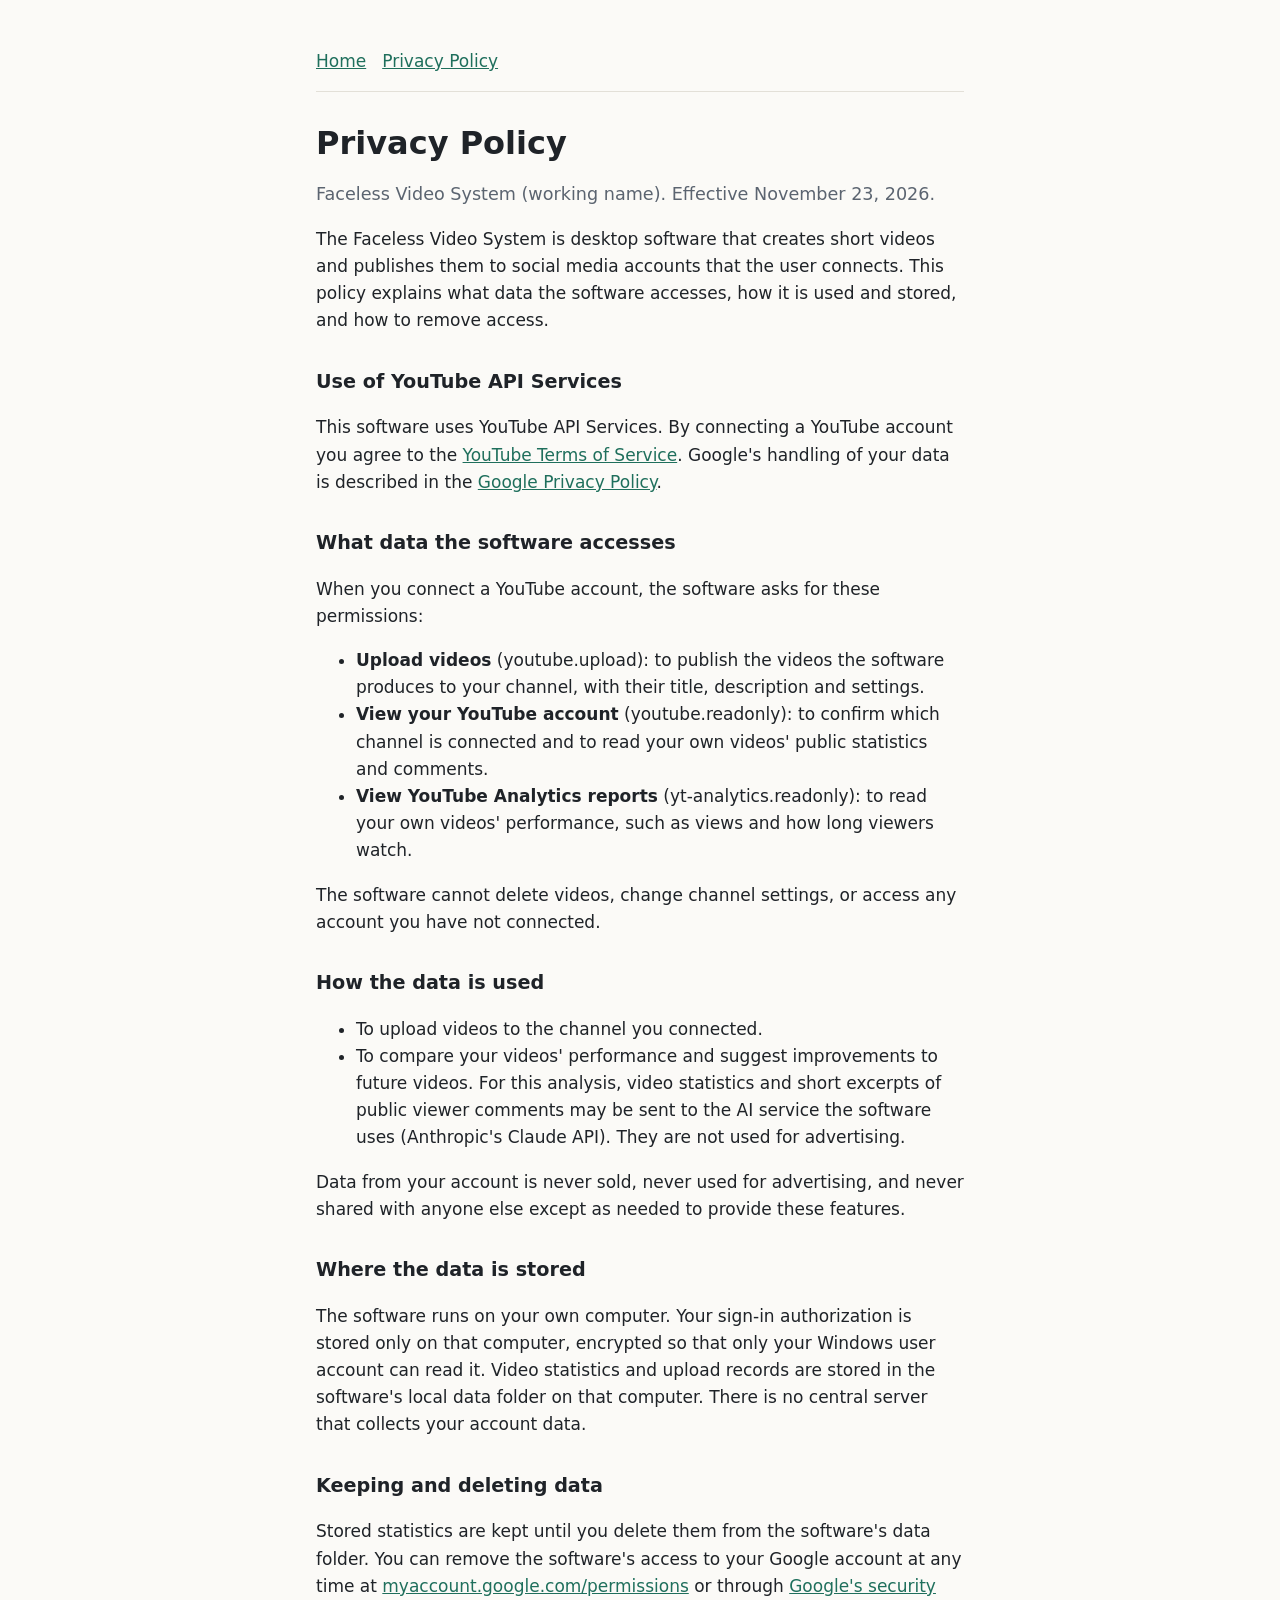
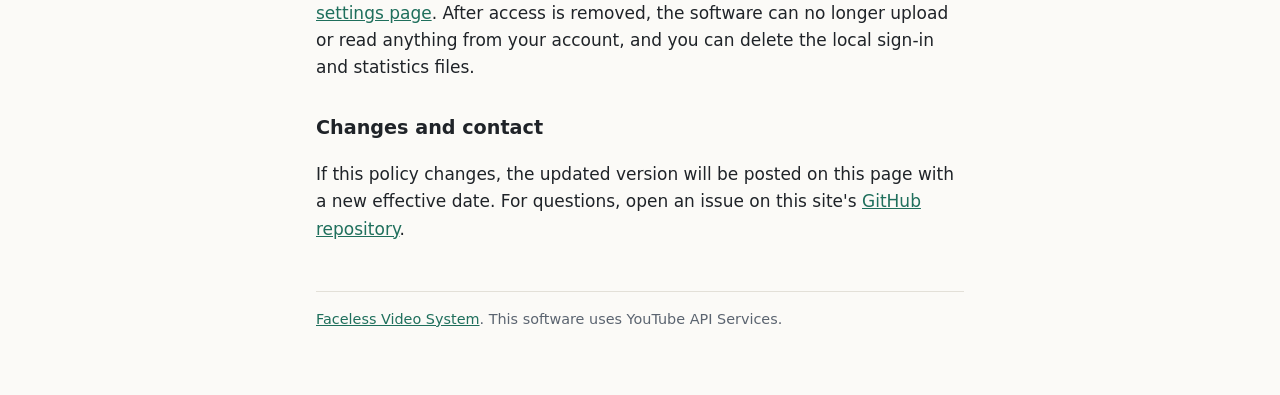
==== privacy.html @ 968eda38 "Add homepage and privacy policy pages" ====
<!doctype html>
<html lang="en">
<head>
  <meta charset="utf-8">
  <meta name="viewport" content="width=device-width, initial-scale=1">
  <title>Privacy Policy</title>
  <meta name="description" content="Privacy policy for the Faceless Video System.">
  <link rel="stylesheet" href="style.css">
</head>
<body>
<main>
  <header>
    <nav><a href="./">Home</a><a href="privacy.html">Privacy Policy</a></nav>
  </header>

  <h1>Privacy Policy</h1>
  <p class="lead">Faceless Video System (working name). Effective November 23, 2026.</p>

  <p>The Faceless Video System is desktop software that creates short videos and publishes them to social media accounts that the user connects. This policy explains what data the software accesses, how it is used and stored, and how to remove access.</p>

  <h2>Use of YouTube API Services</h2>
  <p>This software uses YouTube API Services. By connecting a YouTube account you agree to the <a href="https://www.youtube.com/t/terms">YouTube Terms of Service</a>. Google's handling of your data is described in the <a href="https://policies.google.com/privacy">Google Privacy Policy</a>.</p>

  <h2>What data the software accesses</h2>
  <p>When you connect a YouTube account, the software asks for these permissions:</p>
  <ul>
    <li><strong>Upload videos</strong> (youtube.upload): to publish the videos the software produces to your channel, with their title, description and settings.</li>
    <li><strong>View your YouTube account</strong> (youtube.readonly): to confirm which channel is connected and to read your own videos' public statistics and comments.</li>
    <li><strong>View YouTube Analytics reports</strong> (yt-analytics.readonly): to read your own videos' performance, such as views and how long viewers watch.</li>
  </ul>
  <p>The software cannot delete videos, change channel settings, or access any account you have not connected.</p>

  <h2>How the data is used</h2>
  <ul>
    <li>To upload videos to the channel you connected.</li>
    <li>To compare your videos' performance and suggest improvements to future videos. For this analysis, video statistics and short excerpts of public viewer comments may be sent to the AI service the software uses (Anthropic's Claude API). They are not used for advertising.</li>
  </ul>
  <p>Data from your account is never sold, never used for advertising, and never shared with anyone else except as needed to provide these features.</p>

  <h2>Where the data is stored</h2>
  <p>The software runs on your own computer. Your sign-in authorization is stored only on that computer, encrypted so that only your Windows user account can read it. Video statistics and upload records are stored in the software's local data folder on that computer. There is no central server that collects your account data.</p>

  <h2>Keeping and deleting data</h2>
  <p>Stored statistics are kept until you delete them from the software's data folder. You can remove the software's access to your Google account at any time at <a href="https://myaccount.google.com/permissions">myaccount.google.com/permissions</a> or through <a href="https://security.google.com/settings/security/permissions">Google's security settings page</a>. After access is removed, the software can no longer upload or read anything from your account, and you can delete the local sign-in and statistics files.</p>

  <h2>Changes and contact</h2>
  <p>If this policy changes, the updated version will be posted on this page with a new effective date. For questions, open an issue on this site's <a href="https://github.com/nickcucchi/faceless-video-system">GitHub repository</a>.</p>

  <footer>
    <a href="./">Faceless Video System</a>. This software uses YouTube API Services.
  </footer>
</main>
</body>
</html>
---- style.css ----
:root {
  --bg: #fbfaf7;
  --text: #1f2328;
  --muted: #5b6470;
  --accent: #1f6f5c;
  --line: #e3e0d8;
}
@media (prefers-color-scheme: dark) {
  :root {
    --bg: #16181b;
    --text: #e8e6e1;
    --muted: #a0a7b0;
    --accent: #6cc3a8;
    --line: #2c3035;
  }
}
* { box-sizing: border-box; }
body {
  margin: 0;
  background: var(--bg);
  color: var(--text);
  font: 17px/1.6 system-ui, -apple-system, "Segoe UI", Roboto, sans-serif;
}
main { max-width: 680px; margin: 0 auto; padding: 48px 16px 64px; }
header { border-bottom: 1px solid var(--line); margin-bottom: 32px; padding-bottom: 16px; }
nav a { margin-right: 16px; }
h1 { font-size: 2rem; line-height: 1.2; margin: 0 0 8px; }
h2 { font-size: 1.2rem; margin: 32px 0 8px; }
p, li { color: var(--text); }
.lead { color: var(--muted); font-size: 1.1rem; }
a { color: var(--accent); }
footer { border-top: 1px solid var(--line); margin-top: 48px; padding-top: 16px; color: var(--muted); font-size: 0.9rem; }
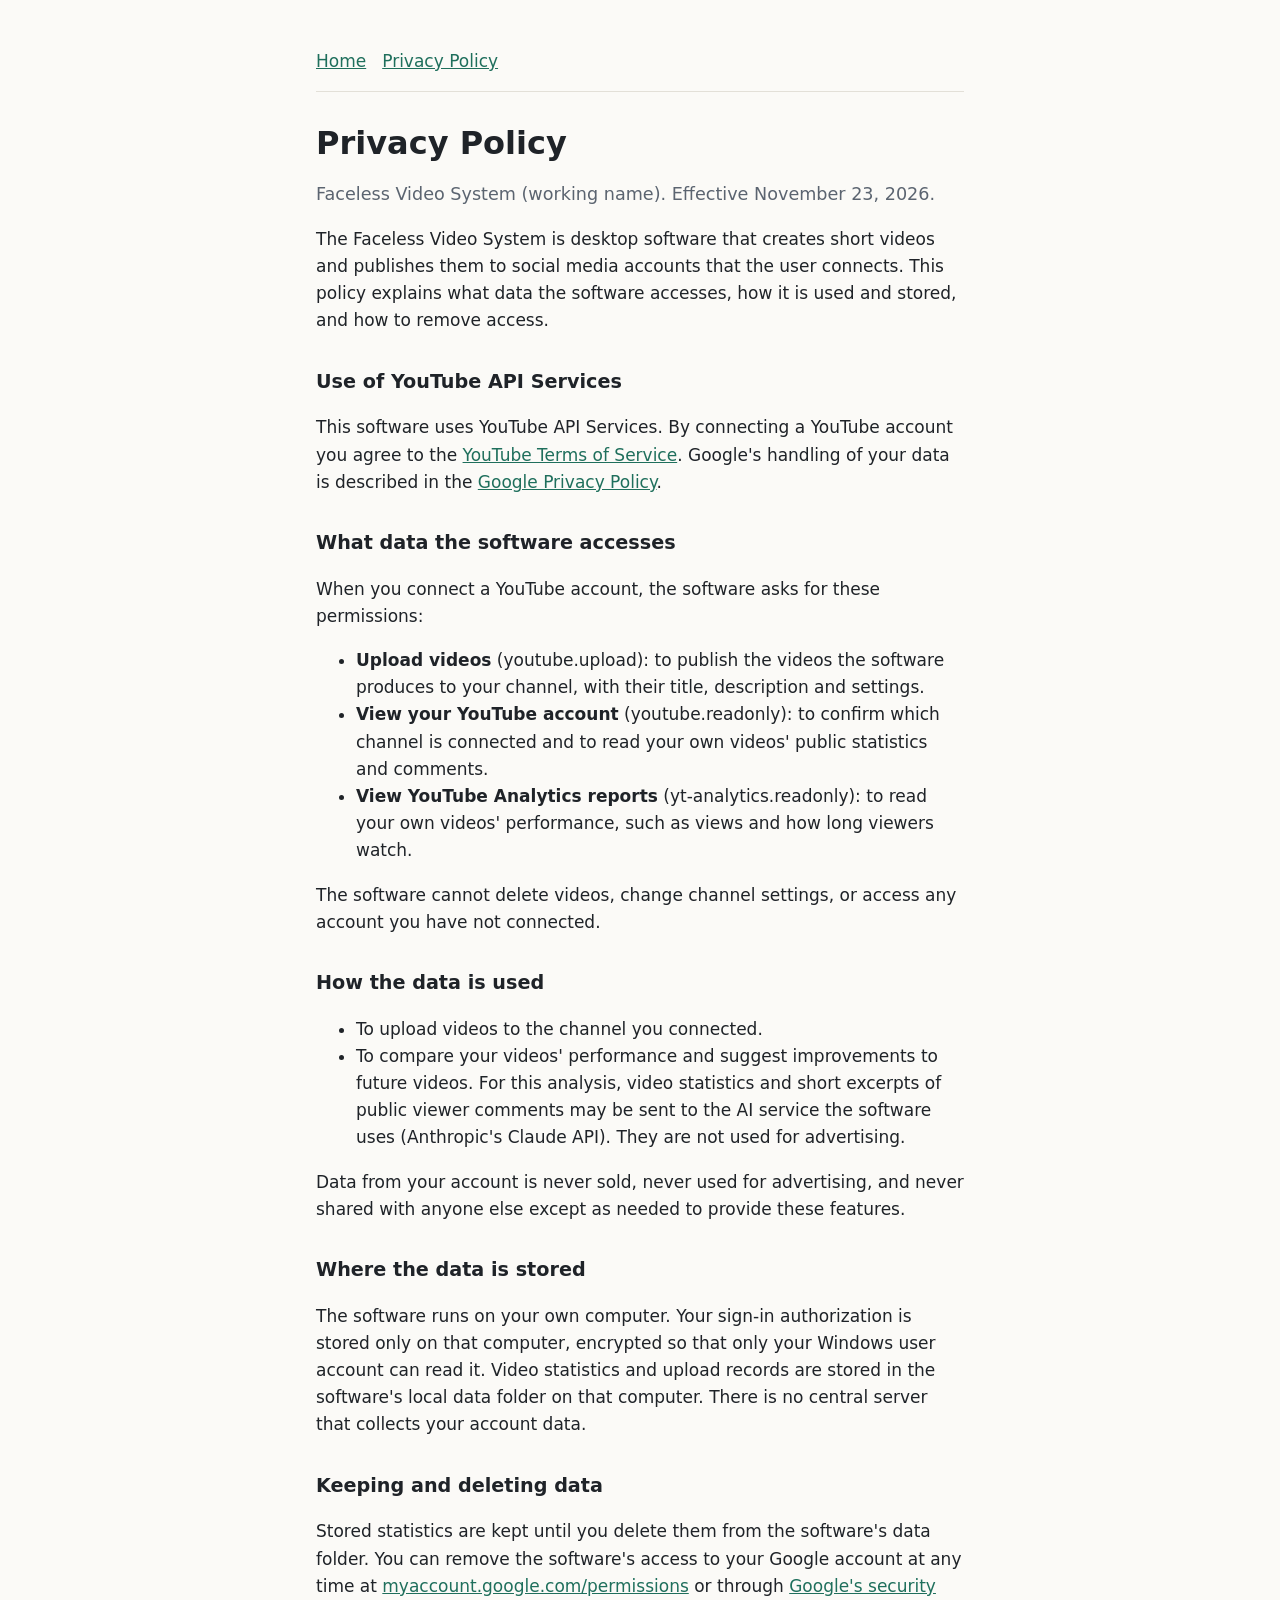
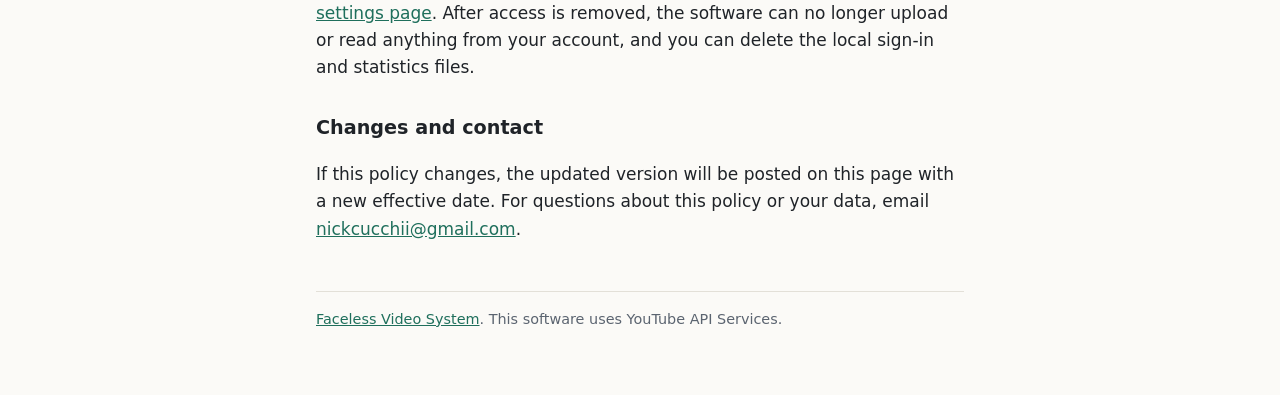
==== commit 44866ea6: "Add contact email to privacy policy" ====
--- a/privacy.html
+++ b/privacy.html
@@ -44,7 +44,7 @@
   <p>Stored statistics are kept until you delete them from the software's data folder. You can remove the software's access to your Google account at any time at <a href="https://myaccount.google.com/permissions">myaccount.google.com/permissions</a> or through <a href="https://security.google.com/settings/security/permissions">Google's security settings page</a>. After access is removed, the software can no longer upload or read anything from your account, and you can delete the local sign-in and statistics files.</p>
 
   <h2>Changes and contact</h2>
-  <p>If this policy changes, the updated version will be posted on this page with a new effective date. For questions, open an issue on this site's <a href="https://github.com/nickcucchi/faceless-video-system">GitHub repository</a>.</p>
+  <p>If this policy changes, the updated version will be posted on this page with a new effective date. For questions about this policy or your data, email <a href="mailto:nickcucchii@gmail.com">nickcucchii@gmail.com</a>.</p>
 
   <footer>
     <a href="./">Faceless Video System</a>. This software uses YouTube API Services.
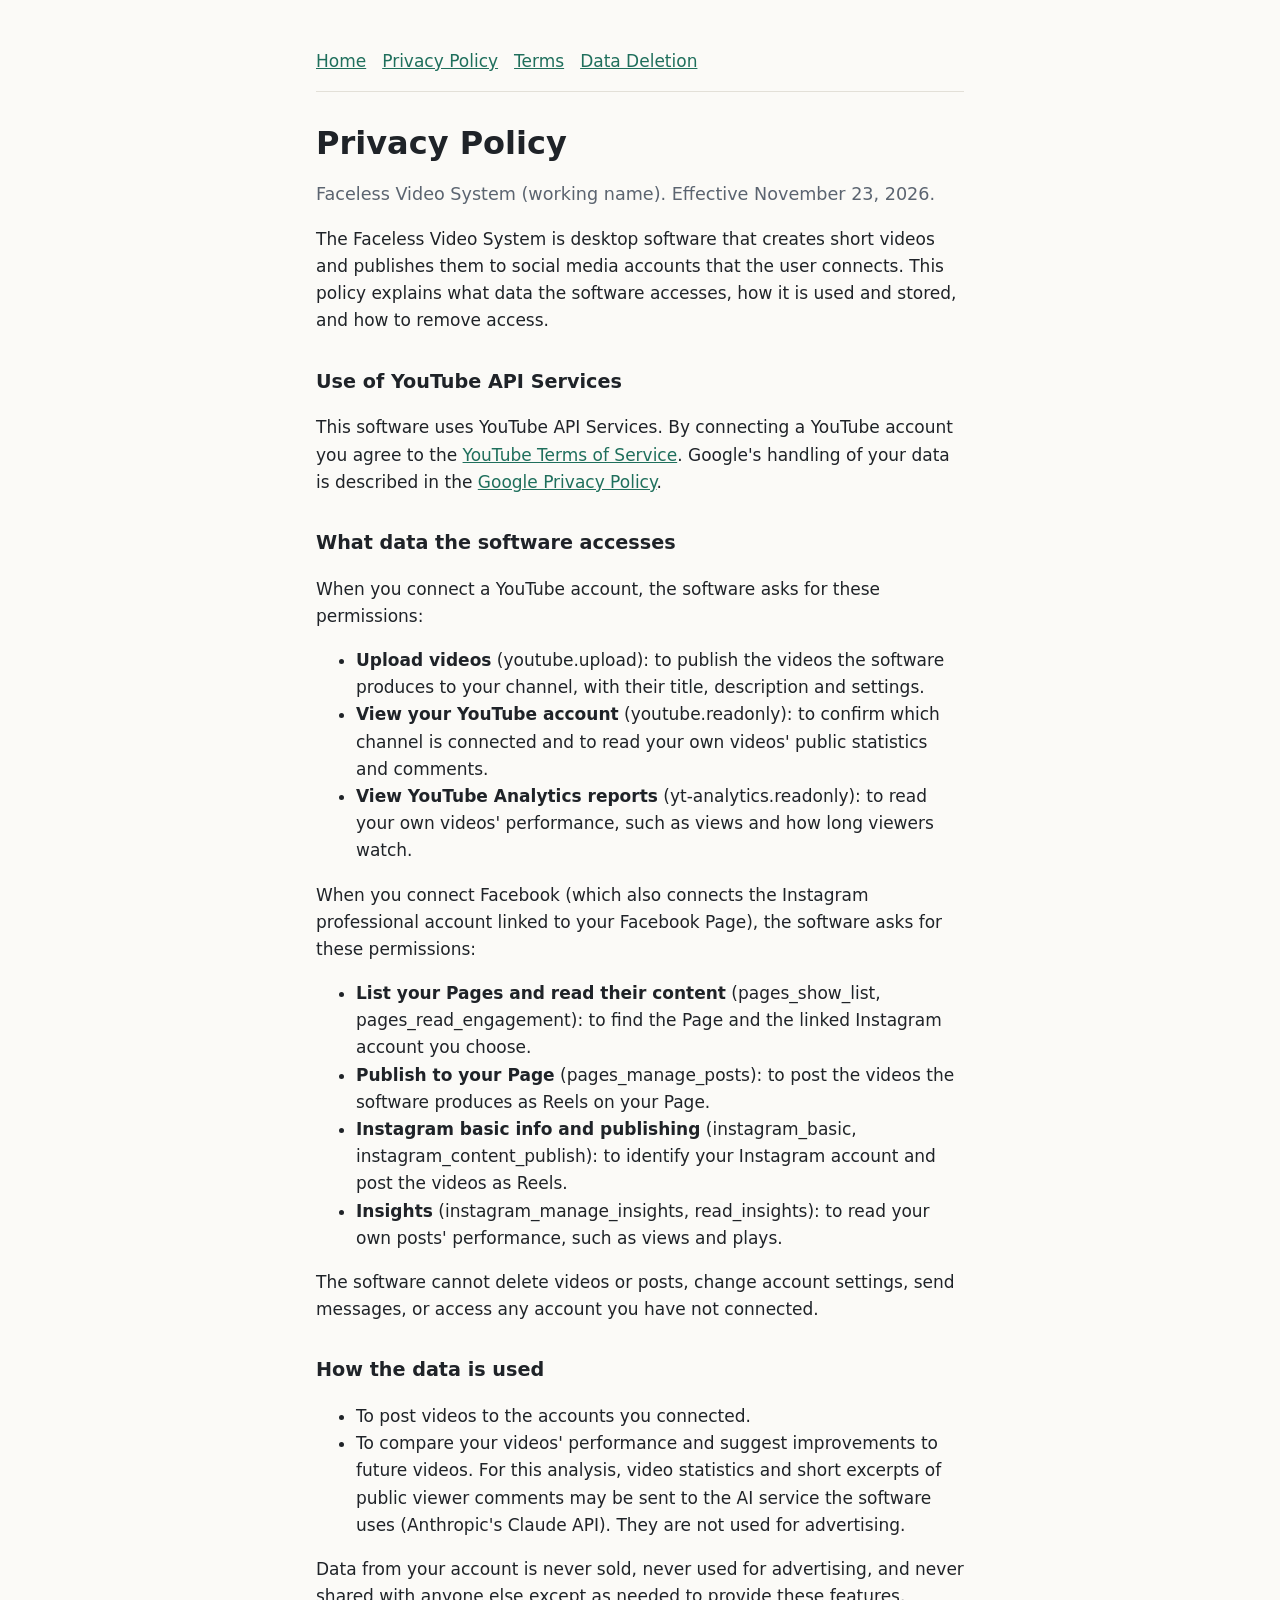
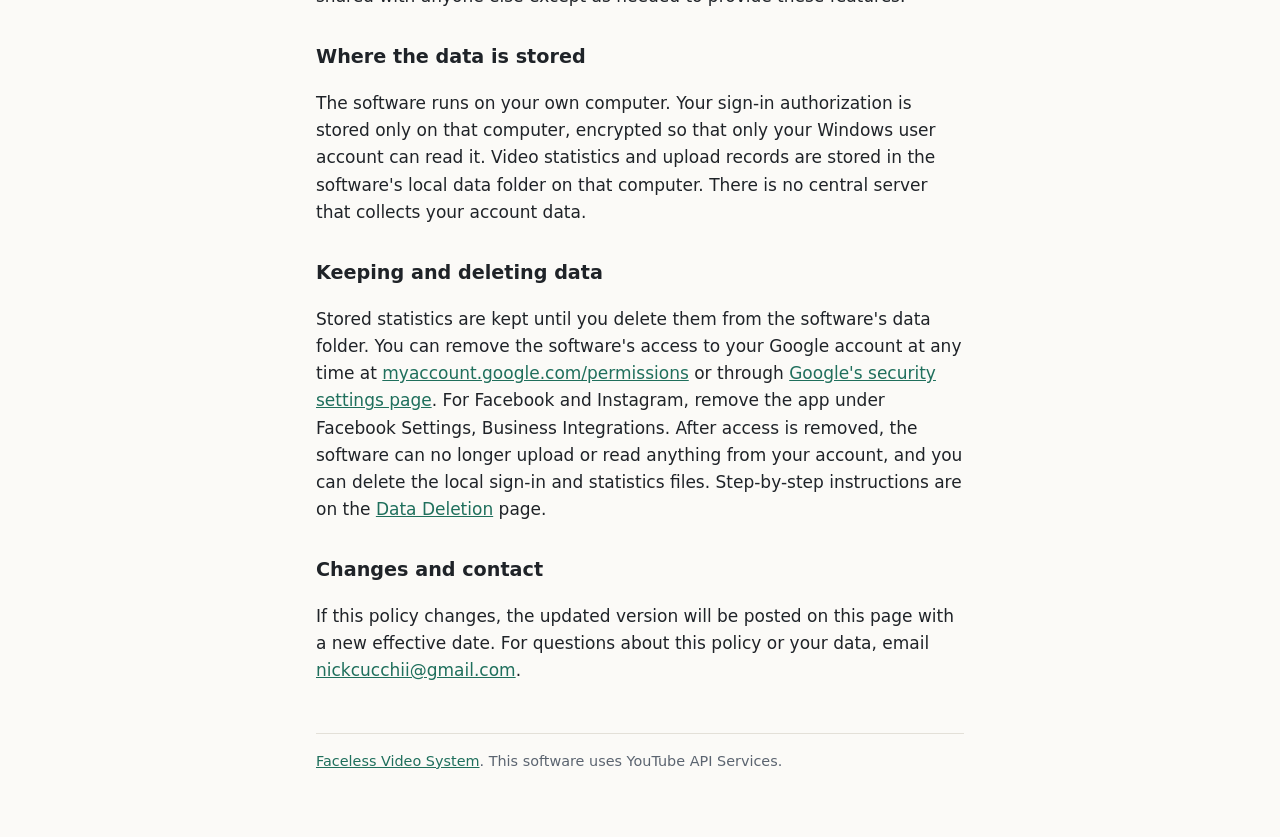
==== commit ee62d16e: "Add terms and data deletion pages; cover Facebook and Instagram in the privacy policy" ====
--- a/privacy.html
+++ b/privacy.html
@@ -10,7 +10,7 @@
 <body>
 <main>
   <header>
-    <nav><a href="./">Home</a><a href="privacy.html">Privacy Policy</a></nav>
+    <nav><a href="./">Home</a><a href="privacy.html">Privacy Policy</a><a href="terms.html">Terms</a><a href="data-deletion.html">Data Deletion</a></nav>
   </header>
 
   <h1>Privacy Policy</h1>
@@ -28,11 +28,18 @@
     <li><strong>View your YouTube account</strong> (youtube.readonly): to confirm which channel is connected and to read your own videos' public statistics and comments.</li>
     <li><strong>View YouTube Analytics reports</strong> (yt-analytics.readonly): to read your own videos' performance, such as views and how long viewers watch.</li>
   </ul>
-  <p>The software cannot delete videos, change channel settings, or access any account you have not connected.</p>
+  <p>When you connect Facebook (which also connects the Instagram professional account linked to your Facebook Page), the software asks for these permissions:</p>
+  <ul>
+    <li><strong>List your Pages and read their content</strong> (pages_show_list, pages_read_engagement): to find the Page and the linked Instagram account you choose.</li>
+    <li><strong>Publish to your Page</strong> (pages_manage_posts): to post the videos the software produces as Reels on your Page.</li>
+    <li><strong>Instagram basic info and publishing</strong> (instagram_basic, instagram_content_publish): to identify your Instagram account and post the videos as Reels.</li>
+    <li><strong>Insights</strong> (instagram_manage_insights, read_insights): to read your own posts' performance, such as views and plays.</li>
+  </ul>
+  <p>The software cannot delete videos or posts, change account settings, send messages, or access any account you have not connected.</p>
 
   <h2>How the data is used</h2>
   <ul>
-    <li>To upload videos to the channel you connected.</li>
+    <li>To post videos to the accounts you connected.</li>
     <li>To compare your videos' performance and suggest improvements to future videos. For this analysis, video statistics and short excerpts of public viewer comments may be sent to the AI service the software uses (Anthropic's Claude API). They are not used for advertising.</li>
   </ul>
   <p>Data from your account is never sold, never used for advertising, and never shared with anyone else except as needed to provide these features.</p>
@@ -41,7 +48,7 @@
   <p>The software runs on your own computer. Your sign-in authorization is stored only on that computer, encrypted so that only your Windows user account can read it. Video statistics and upload records are stored in the software's local data folder on that computer. There is no central server that collects your account data.</p>
 
   <h2>Keeping and deleting data</h2>
-  <p>Stored statistics are kept until you delete them from the software's data folder. You can remove the software's access to your Google account at any time at <a href="https://myaccount.google.com/permissions">myaccount.google.com/permissions</a> or through <a href="https://security.google.com/settings/security/permissions">Google's security settings page</a>. After access is removed, the software can no longer upload or read anything from your account, and you can delete the local sign-in and statistics files.</p>
+  <p>Stored statistics are kept until you delete them from the software's data folder. You can remove the software's access to your Google account at any time at <a href="https://myaccount.google.com/permissions">myaccount.google.com/permissions</a> or through <a href="https://security.google.com/settings/security/permissions">Google's security settings page</a>. For Facebook and Instagram, remove the app under Facebook Settings, Business Integrations. After access is removed, the software can no longer upload or read anything from your account, and you can delete the local sign-in and statistics files. Step-by-step instructions are on the <a href="data-deletion.html">Data Deletion</a> page.</p>
 
   <h2>Changes and contact</h2>
   <p>If this policy changes, the updated version will be posted on this page with a new effective date. For questions about this policy or your data, email <a href="mailto:nickcucchii@gmail.com">nickcucchii@gmail.com</a>.</p>
